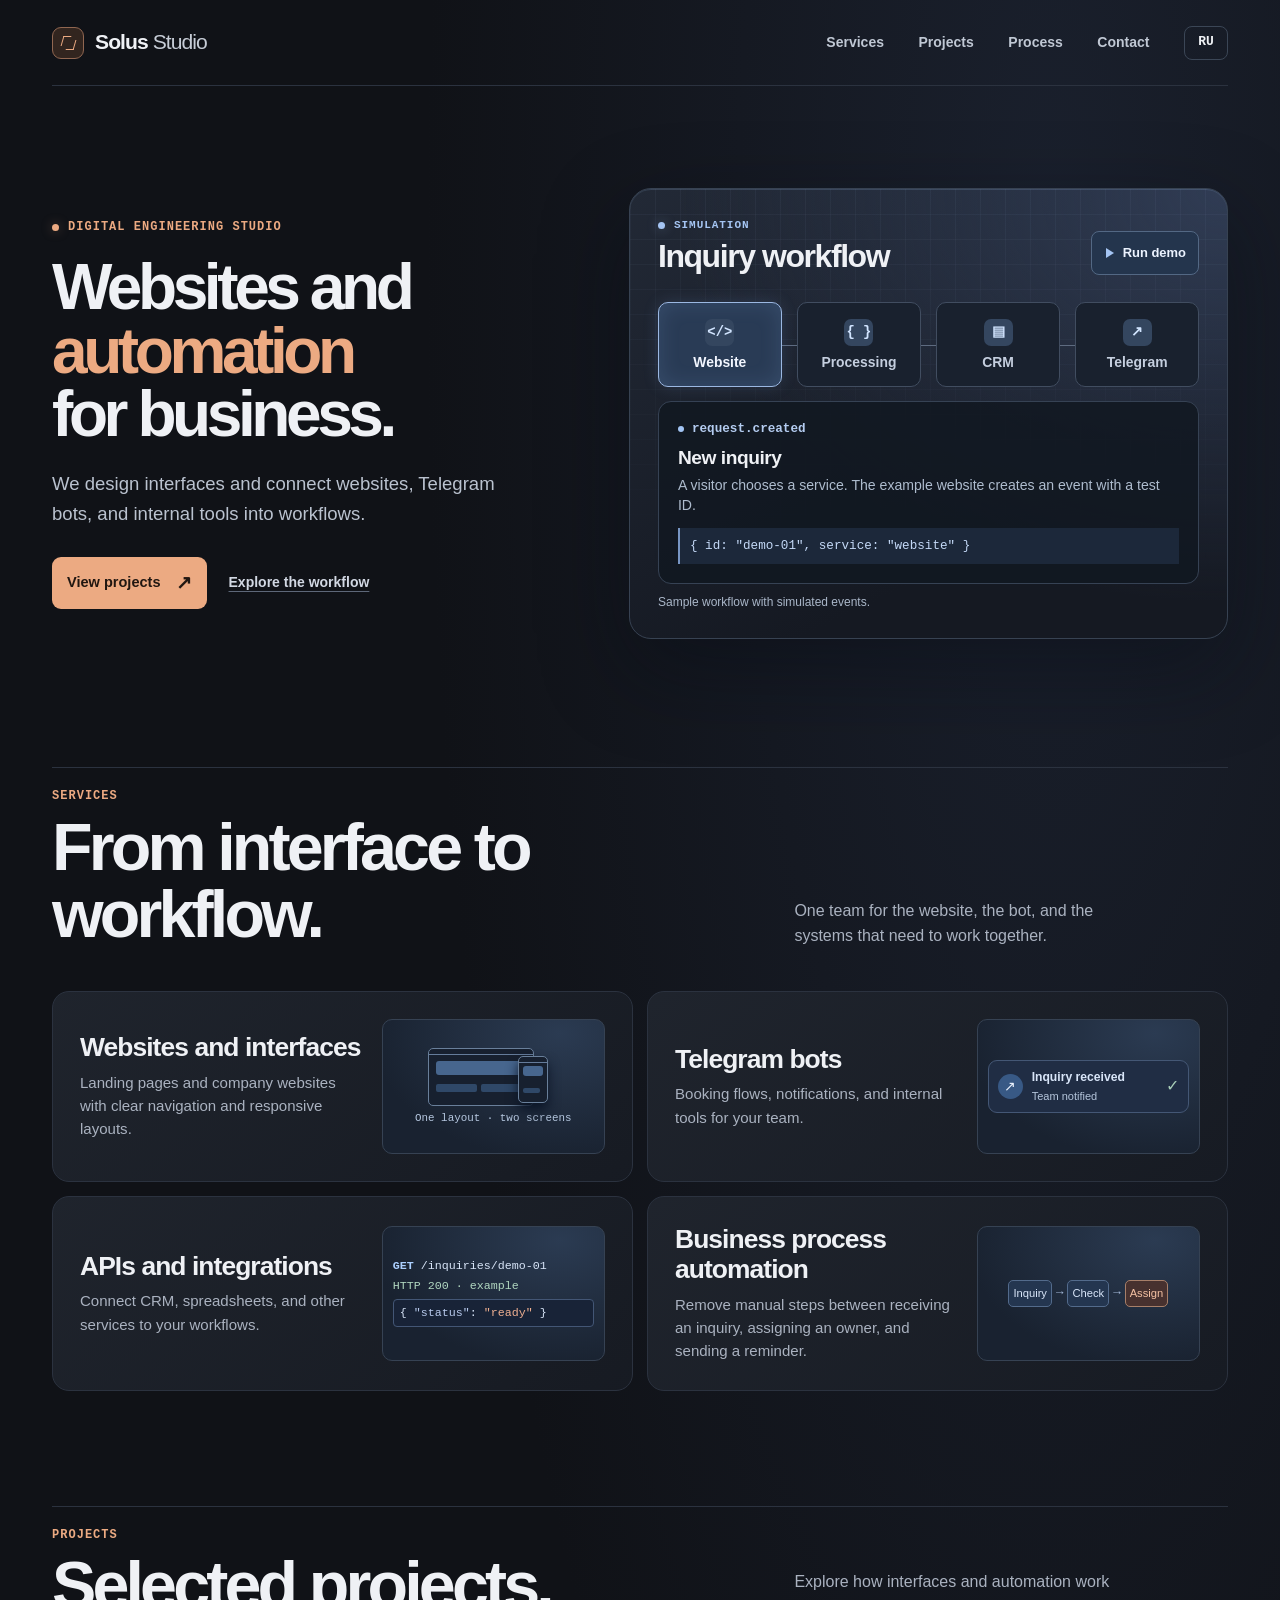
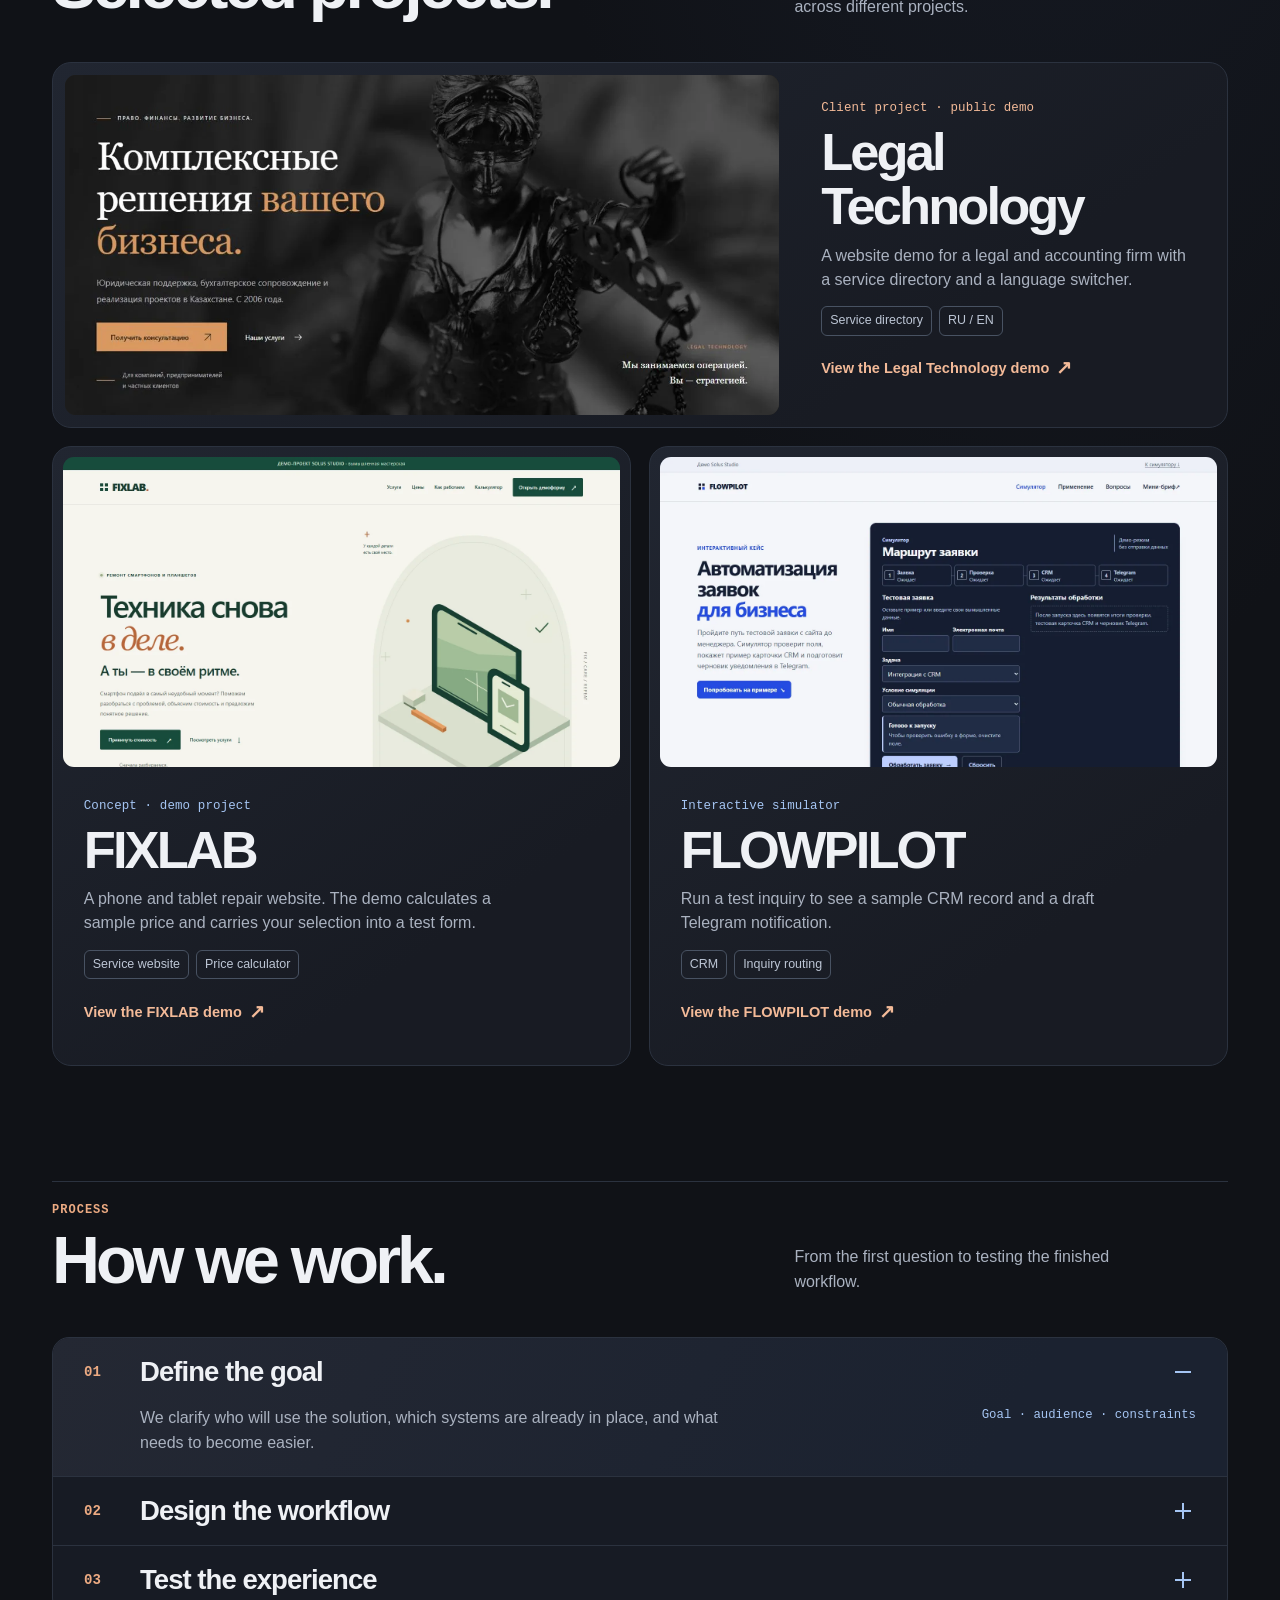
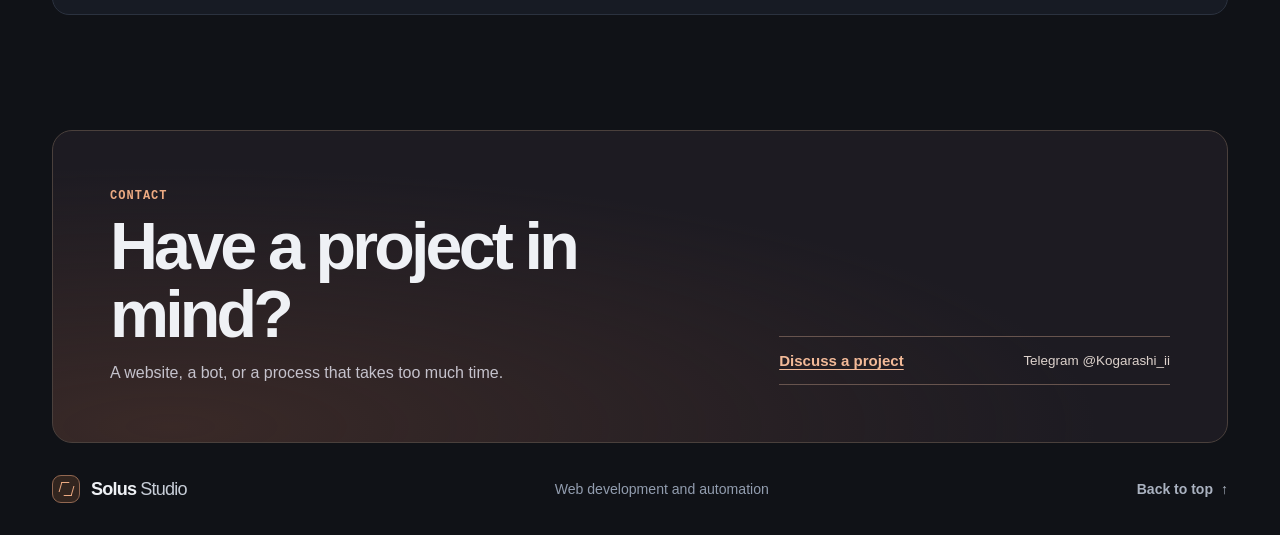
==== en.html @ 5e97bf9b "Add files via upload" ====
<!DOCTYPE html>
<html lang="en">
<head>
  <meta charset="utf-8">
  <meta name="viewport" content="width=device-width, initial-scale=1">
  <meta name="description" content="Solus Studio designs websites and interfaces, develops Telegram bots, and connects APIs to automate business workflows.">
  <meta name="theme-color" content="#101217">
  <meta name="robots" content="noindex">
  <meta name="referrer" content="no-referrer">
  <meta property="og:title" content="Solus Studio — websites and business automation">
  <meta property="og:description" content="Solus Studio designs websites and interfaces, develops Telegram bots, and connects APIs to automate business workflows.">
  <meta property="og:type" content="website">
  <title>Solus Studio — websites and business automation</title>
  <link rel="stylesheet" href="styles.css">
  <link rel="icon" href="assets/favicon.svg" type="image/svg+xml">
  <link rel="alternate" hreflang="ru" href="index.html">
  <script src="workflow.js" defer></script>
</head>
<body>
  <a class="skip-link" href="#main">Skip to content</a>
  <header class="header shell" id="top" tabindex="-1">
    <a class="brand" href="#top" aria-label="Solus Studio — back to top"><span class="brand-mark" aria-hidden="true"></span><span>Solus<span class="brand-studio"> Studio</span></span></a>
    <nav class="nav" aria-label="Main navigation">
      <a href="#services">Services</a>
      <a href="#projects">Projects</a>
      <a href="#approach">Process</a>
      <a href="#contact" class="nav-contact">Contact</a>
      <a class="language-link" href="index.html" hreflang="ru" lang="ru" aria-label="RU — Русский">RU</a>
    </nav>
  </header>
  <main id="main" tabindex="-1">
    <section class="hero shell" aria-labelledby="hero-title">
      <div class="hero-copy">
        <p class="eyebrow hero-kicker"><span class="signal" aria-hidden="true"></span>Digital engineering studio</p>
        <h1 id="hero-title">Websites and <em>automation</em> for business.</h1>
        <p class="hero-intro">We design interfaces and connect websites, Telegram bots, and internal tools into workflows.</p>
        <div class="hero-actions">
          <a class="button button-primary" href="#projects">View projects<span aria-hidden="true">↗</span></a>
          <a class="text-link" href="#workflow">Explore the workflow</a>
        </div>
      </div>
      <section class="workflow" id="workflow" tabindex="-1" aria-labelledby="workflow-title" data-workflow data-state="idle" data-step="0">
        <div class="workflow-head">
          <div><p class="eyebrow workflow-tag"><span class="signal" aria-hidden="true"></span>Simulation</p><h2 id="workflow-title">Inquiry workflow</h2></div>
          <button class="workflow-play" type="button" data-workflow-play aria-controls="workflow-panel" data-label-play="Run demo" data-label-pause="Pause" data-label-resume="Resume" data-label-replay="Replay" disabled>
            <span class="play-icon" aria-hidden="true"></span><span data-workflow-play-label>Run demo</span>
          </button>
        </div>
        <div class="workflow-stage">
          <div class="workflow-nodes">
                <button class="workflow-node" type="button" data-workflow-step="0" data-announcement="New inquiry" aria-controls="workflow-panel" aria-pressed="true" disabled>
                  <span class="workflow-symbol" aria-hidden="true">&lt;/&gt;</span>
                  <span class="workflow-node-name">Website</span>
                </button>
                <button class="workflow-node" type="button" data-workflow-step="1" data-announcement="Data validated" aria-controls="workflow-panel" aria-pressed="false" disabled>
                  <span class="workflow-symbol" aria-hidden="true">{ }</span>
                  <span class="workflow-node-name">Processing</span>
                </button>
                <button class="workflow-node" type="button" data-workflow-step="2" data-announcement="Record prepared" aria-controls="workflow-panel" aria-pressed="false" disabled>
                  <span class="workflow-symbol" aria-hidden="true">▤</span>
                  <span class="workflow-node-name">CRM</span>
                </button>
                <button class="workflow-node" type="button" data-workflow-step="3" data-announcement="Notification prepared" aria-controls="workflow-panel" aria-pressed="false" disabled>
                  <span class="workflow-symbol" aria-hidden="true">↗</span>
                  <span class="workflow-node-name">Telegram</span>
                </button>
          </div>
          <div class="workflow-panel" id="workflow-panel">
                <div class="workflow-detail" data-workflow-detail="0">
                  <div><p class="event-name"><span aria-hidden="true"></span>request.created</p><h3>New inquiry</h3><p class="event-copy">A visitor chooses a service. The example website creates an event with a test ID.</p></div>
                  <code class="event-payload">{ id: &quot;demo-01&quot;, service: &quot;website&quot; }</code>
                </div>
                <div class="workflow-detail" data-workflow-detail="1" hidden>
                  <div><p class="event-name"><span aria-hidden="true"></span>request.validated</p><h3>Data validated</h3><p class="event-copy">Required fields are checked and the data is formatted for the next step.</p></div>
                  <code class="event-payload">{ id: &quot;demo-01&quot;, valid: true }</code>
                </div>
                <div class="workflow-detail" data-workflow-detail="2" hidden>
                  <div><p class="event-name"><span aria-hidden="true"></span>crm.record.preview</p><h3>Record prepared</h3><p class="event-copy">The validated data is used to preview a record with a service type and status.</p></div>
                  <code class="event-payload">{ id: &quot;demo-01&quot;, stage: &quot;new&quot; }</code>
                </div>
                <div class="workflow-detail" data-workflow-detail="3" hidden>
                  <div><p class="event-name"><span aria-hidden="true"></span>telegram.message.preview</p><h3>Notification prepared</h3><p class="event-copy">The record becomes a draft message for the team: “New website inquiry.”</p></div>
                  <code class="event-payload">{ id: &quot;demo-01&quot;, delivery: &quot;simulated&quot; }</code>
                </div>
          </div>
        </div>
        <p class="workflow-note">Sample workflow with simulated events.</p>
        <p class="visually-hidden" role="status" data-workflow-status></p>
      </section>
    </section>
    <section class="section services shell" id="services" aria-labelledby="services-title" tabindex="-1">
      <header class="section-heading">
        <div><p class="eyebrow section-label">Services</p><h2 id="services-title">From interface to workflow.</h2></div>
        <p class="section-intro">One team for the website, the bot, and the systems that need to work together.</p>
      </header>
      <ul class="service-list">
        <li class="service-item">
          <div class="service-copy"><h3>Websites and interfaces</h3><p>Landing pages and company websites with clear navigation and responsive layouts.</p></div>
          <div class="service-demo service-demo-0" role="group" aria-label="Example of a responsive layout"><div class="mini-browser" aria-hidden="true"><span></span><i></i><b></b><em></em></div><div class="mini-phone" aria-hidden="true"><span></span><i></i><b></b></div><span class="sample-label">One layout · two screens</span></div>
        </li>
        <li class="service-item">
          <div class="service-copy"><h3>Telegram bots</h3><p>Booking flows, notifications, and internal tools for your team.</p></div>
          <div class="service-demo service-demo-1" role="group" aria-label="Example bot notification"><div class="chat-preview"><span class="chat-icon" aria-hidden="true">↗</span><div><strong>Inquiry received</strong><small>Team notified</small></div><span class="chat-check" aria-hidden="true">✓</span></div></div>
        </li>
        <li class="service-item">
          <div class="service-copy"><h3>APIs and integrations</h3><p>Connect CRM, spreadsheets, and other services to your workflows.</p></div>
          <div class="service-demo service-demo-2" role="group" aria-label="Example API response"><div class="api-preview"><span><b>GET</b> /inquiries/demo-01</span><span class="api-status">HTTP 200 · example</span><code>{ <i>"status"</i>: <b>"ready"</b> }</code></div></div>
        </li>
        <li class="service-item">
          <div class="service-copy"><h3>Business process automation</h3><p>Remove manual steps between receiving an inquiry, assigning an owner, and sending a reminder.</p></div>
          <div class="service-demo service-demo-3" role="group" aria-label="Example of inquiry routing"><div class="routing-preview"><span>Inquiry</span><b aria-hidden="true">→</b><span>Check</span><b aria-hidden="true">→</b><span>Assign</span></div></div>
        </li>
      </ul>
    </section>
    <section class="section projects shell" id="projects" aria-labelledby="projects-title" tabindex="-1">
      <header class="section-heading">
        <div><p class="eyebrow section-label">Projects</p><h2 id="projects-title">Selected projects.</h2></div>
        <p class="section-intro">Explore how interfaces and automation work across different projects.</p>
      </header>
      <div class="project-grid">
        <article class="project project-featured">
          <div class="project-preview"><img src="assets/legaltechpro-preview.webp" width="1250" height="596" alt="Legal Technology demo homepage with its headline and Lady Justice" loading="lazy" decoding="async"></div>
          <div class="project-info">
            <p class="case-type">Client project · public demo</p>
            <h3>Legal Technology</h3>
            <p class="case-copy">A website demo for a legal and accounting firm with a service directory and a language switcher.</p>
            <ul class="tags" aria-label="Project features"><li>Service directory</li><li>RU / EN</li></ul>
            <a class="case-link" href="https://solus-studio.github.io/legaltechpro-demo/">View the Legal Technology demo <span aria-hidden="true">↗</span></a>
          </div>
        </article>
        <article class="project project-fixlab">
          <div class="project-preview"><img src="assets/fixlab-preview.webp" width="1440" height="1000" alt="FIXLAB homepage with a phone and tablet illustration" loading="lazy" decoding="async"></div>
          <div class="project-info">
            <p class="case-type">Concept · demo project</p>
            <h3>FIXLAB</h3>
            <p class="case-copy">A phone and tablet repair website. The demo calculates a sample price and carries your selection into a test form.</p>
            <ul class="tags" aria-label="Project features"><li>Service website</li><li>Price calculator</li></ul>
            <a class="case-link" href="https://solus-studio.github.io/fixlab-demo/">View the FIXLAB demo <span aria-hidden="true">↗</span></a>
          </div>
        </article>
        <article class="project project-flowpilot">
          <div class="project-preview"><img src="assets/flowpilot-preview.webp" width="1440" height="1000" alt="FLOWPILOT simulator with processing stages and a test inquiry" loading="lazy" decoding="async"></div>
          <div class="project-info">
            <p class="case-type">Interactive simulator</p>
            <h3>FLOWPILOT</h3>
            <p class="case-copy">Run a test inquiry to see a sample CRM record and a draft Telegram notification.</p>
            <ul class="tags" aria-label="Project features"><li>CRM</li><li>Inquiry routing</li></ul>
            <a class="case-link" href="https://solus-studio.github.io/flowpilot-demo/">View the FLOWPILOT demo <span aria-hidden="true">↗</span></a>
          </div>
        </article>
      </div>
    </section>
    <section class="section approach shell" id="approach" aria-labelledby="approach-title" tabindex="-1">
      <header class="section-heading">
        <div><p class="eyebrow section-label">Process</p><h2 id="approach-title">How we work.</h2></div>
        <p class="section-intro">From the first question to testing the finished workflow.</p>
      </header>
      <ol class="approach-list">
        <li><details name="studio-process" open>
          <summary><span class="process-number" aria-hidden="true">01</span><span class="process-title">Define the goal</span><span class="process-toggle" aria-hidden="true"></span></summary>
          <div class="process-body"><p>We clarify who will use the solution, which systems are already in place, and what needs to become easier.</p><p class="process-context">Goal · audience · constraints</p></div>
        </details></li>
        <li><details name="studio-process">
          <summary><span class="process-number" aria-hidden="true">02</span><span class="process-title">Design the workflow</span><span class="process-toggle" aria-hidden="true"></span></summary>
          <div class="process-body"><p>We map the steps from the first screen to the outcome and identify where data, integrations, and error handling are needed.</p><p class="process-context">Workflow · interface · data</p></div>
        </details></li>
        <li><details name="studio-process">
          <summary><span class="process-number" aria-hidden="true">03</span><span class="process-title">Test the experience</span><span class="process-toggle" aria-hidden="true"></span></summary>
          <div class="process-body"><p>We run the main flow on phones and desktops, checking focus, navigation, and error states.</p><p class="process-context">Devices · errors · acceptance</p></div>
        </details></li>
      </ol>
    </section>
    <section class="project-contact shell" id="contact" aria-labelledby="contact-title" tabindex="-1">
      <div>
        <p class="eyebrow section-label">Contact</p>
        <h2 id="contact-title">Have a project in mind?</h2>
        <p class="contact-copy">A website, a bot, or a process that takes too much time.</p>
      </div>
      <div class="contact-details">
        <ul class="contact-list">
          <li><a class="contact-link contact-link-primary" href="https://t.me/Kogarashi_ii" rel="noreferrer"><span class="contact-action">Discuss a project</span><span class="contact-destination">Telegram @Kogarashi_ii</span></a></li>
        </ul>
      </div>
    </section>
  </main>
  <footer class="footer shell">
    <a class="brand" href="#top" aria-label="Solus Studio — back to top"><span class="brand-mark" aria-hidden="true"></span><span>Solus<span class="brand-studio"> Studio</span></span></a>
    <p>Web development and automation</p>
    <a class="footer-top" href="#top">Back to top <span aria-hidden="true">↑</span></a>
  </footer>
</body>
</html>
---- styles.css ----
:root {
  color-scheme: dark;
  --canvas: #101217;
  --surface: #171b23;
  --surface-high: #1d222d;
  --ink: #eff1f5;
  --muted: #aab2c0;
  --quiet: #929daf;
  --line: #2b323f;
  --horizon: #3b4656;
  --accent: #ecaa82;
  --accent-strong: #f3ba98;
  --blue: #a5c5f3;
  --sans: "Segoe UI", Arial, sans-serif;
  --mono: Consolas, "Courier New", monospace;
}

* { box-sizing: border-box; }
html { scroll-padding-top: 20px; }
body {
  margin: 0;
  background: radial-gradient(ellipse at 82% 7%, #1a202d 0, transparent 39rem), var(--canvas);
  color: var(--ink);
  font: 1rem/1.55 var(--sans);
  -webkit-font-smoothing: antialiased;
}
a { color: inherit; text-decoration: none; }
button { font: inherit; }
button:not(:disabled), summary { cursor: pointer; }
:where(a, button, summary, [tabindex]):focus-visible { outline: 2px solid var(--accent-strong); outline-offset: 5px; }
::selection { background: var(--accent); color: #151218; }
[hidden] { display: none !important; }
img { display: block; max-width: 100%; }
h1, h2, h3, p, ul, ol { margin: 0; }
ul, ol { padding: 0; }
code { font-family: var(--mono); }

.shell { width: min(1280px, calc(100% - 40px)); margin-inline: auto; }
.visually-hidden {
  position: absolute; width: 1px; height: 1px; overflow: hidden;
  clip-path: inset(50%); white-space: nowrap;
}
.skip-link {
  position: fixed; z-index: 5; top: 12px; left: 12px; padding: 10px 16px;
  clip-path: inset(50%); transform: translateY(-170%); background: var(--accent); color: #171218;
}
.skip-link:focus { clip-path: none; transform: translateY(0); }

.header {
  min-height: 86px; display: flex; align-items: center; justify-content: space-between;
  gap: 4px 24px; border-bottom: 1px solid var(--line);
}
.brand {
  min-height: 44px; display: inline-flex; align-items: center; gap: 11px; flex: 0 0 auto;
  font-size: 1.32rem; font-weight: 710; letter-spacing: -.045em; line-height: 1.15;
}
.brand-studio { color: #c7cdd7; font-weight: 500; }
.brand-mark {
  position: relative; display: grid; place-items: center; width: 32px; height: 32px;
  border: 1px solid #916751; border-radius: 9px; background: #32251f; color: var(--accent);
}
.brand-mark::before, .brand-mark::after {
  content: ""; position: absolute; width: 7px; height: 9px;
  border: solid currentColor; transform: skewX(-16deg);
}
.brand-mark::before { margin: -4px 0 0 -5px; border-width: 1.5px 0 0 1.5px; }
.brand-mark::after { margin: 4px 0 0 5px; border-width: 0 1.5px 1.5px 0; }
.nav { display: flex; align-items: center; flex-wrap: wrap; gap: 0 clamp(15px, 2.7vw, 36px); }
.nav a, .text-link, .footer-top {
  display: inline-flex; align-items: center; min-height: 44px; gap: 8px;
  font-size: .875rem; font-weight: 620;
}
.nav a { color: #c0c8d4; }
.nav a:hover, .text-link:hover, .footer-top:hover { color: var(--accent-strong); }
.nav .language-link {
  min-width: 44px; justify-content: center; color: var(--ink);
  font: 700 .81rem/1 var(--mono);
}
.language-link::after { content: ""; position: absolute; inset: 5px 0; border: 1px solid var(--horizon); border-radius: 8px; }
.language-link { position: relative; }
.language-link:hover::after { border-color: var(--accent); }

.hero {
  display: grid; align-items: center; gap: 36px;
  padding-block: clamp(42px, 8vw, 116px) clamp(72px, 10vw, 143px);
}
.hero-copy, .workflow { min-width: 0; }
.eyebrow {
  display: flex; align-items: center; gap: 9px;
  color: var(--accent); font: 650 .75rem/1.45 var(--mono);
  letter-spacing: .085em; text-transform: uppercase;
}
.signal {
  width: 7px; height: 7px; flex: 0 0 7px; border-radius: 50%;
  background: currentColor; box-shadow: 0 0 12px #ecaa8258;
}
.hero h1 {
  margin-block: 20px 23px; font-size: clamp(2.14rem, 8.4vw, 4.7rem); font-weight: 690;
  line-height: .99; letter-spacing: -.069em;
}
.hero h1 em { display: block; color: var(--accent); font-style: normal; }
.hero-intro { max-width: 43ch; color: #bac2cf; font-size: clamp(1rem, 1.45vw, 1.17rem); line-height: 1.6; }
.hero-actions { display: flex; flex-wrap: wrap; align-items: center; gap: 8px 22px; margin-top: 28px; }
.button {
  display: inline-flex; align-items: center; justify-content: space-between; gap: 15px; min-height: 52px;
  border-radius: 9px; padding: 10px 15px; font-size: .91rem; font-weight: 730;
}
.button-primary { background: var(--accent); color: #211711; }
.button-primary:hover { background: #ffd0b2; }
.button span { font-size: 1.2rem; line-height: 1; }
.text-link { color: #d2d8e3; text-decoration: underline; text-decoration-color: #5d6778; text-underline-offset: .27em; }

.workflow {
  --node-gap: clamp(7px, 1.2vw, 17px);
  isolation: isolate; position: relative; overflow: clip; border: 1px solid #374252;
  border-radius: 22px; padding: clamp(14px, 2.25vw, 28px);
  background: radial-gradient(ellipse at 100% 0%, #303c54 0, transparent 65%), linear-gradient(154deg, #222936, #151922 72%);
  box-shadow: 0 30px 88px #080b146f, inset 0 1px #a5c5f321;
}
.workflow::before {
  content: ""; position: absolute; z-index: -1; inset: 0; pointer-events: none;
  background-image: linear-gradient(#9cb5dc0f 1px, transparent 1px), linear-gradient(90deg, #9cb5dc0f 1px, transparent 1px);
  background-size: 25px 25px;
  mask-image: linear-gradient(#000 0, transparent 85%);
}
.workflow-head {
  display: flex; flex-wrap: wrap; justify-content: space-between; align-items: end;
  gap: 10px 12px; margin-bottom: clamp(14px, 2.4vw, 27px);
}
.workflow-tag { font-size: .69rem; color: var(--blue); }
.workflow-tag .signal { box-shadow: 0 0 12px #a5c5f35e; }
.workflow h2 { margin-top: 6px; font-size: clamp(1.45rem, 2.5vw, 2rem); line-height: 1.12; letter-spacing: -.045em; }
.workflow-nodes { display: grid; grid-template-columns: repeat(4, minmax(0, 1fr)); gap: var(--node-gap); }
.workflow-node {
  position: relative; display: grid; align-content: center; justify-items: center; gap: 8px; min-width: 0;
  min-height: 79px; padding: 8px 2px; border: 1px solid #414d60; border-radius: 10px;
  color: #c5cfdf; background: #19212e; text-align: center;
}
.workflow-node:not(:last-child)::after {
  content: ""; position: absolute; z-index: -1; top: 50%; left: calc(100% + 1px);
  width: var(--node-gap); height: 1px; background: #5e6b80;
}
.workflow-node:has(~ .workflow-node[aria-pressed="true"])::after { background: #87acdf; }
.workflow-node[aria-pressed="true"] {
  color: #f2f6ff; border-color: #9bb8e2; background: #293b55;
  box-shadow: inset 0 0 22px #9ac3ff23, 0 0 16px #8eb8ff25;
}
.workflow-node:not(:disabled):hover { border-color: var(--blue); background: #28364c; }
.workflow-node:disabled { cursor: default; }
.workflow-symbol {
  display: grid; place-items: center; width: 29px; height: 27px; border-radius: 7px;
  background: #34465f; color: #d2e5ff; font: 700 .87rem/1 var(--mono);
}
.workflow-node-name { max-width: 100%; overflow-wrap: anywhere; font: 600 clamp(.69rem, 1.35vw, .87rem)/1.15 var(--sans); }
.workflow-panel {
  min-height: 167px; margin-top: 14px; padding: clamp(12px, 2vw, 19px);
  border: 1px solid #364254; border-radius: 13px; background: #111821db;
}
.workflow-detail { display: grid; align-content: start; gap: 12px; }
.event-name {
  display: flex; align-items: center; gap: 8px; color: #b4ccf0;
  font: 700 clamp(.66rem, 1.2vw, .79rem)/1.3 var(--mono); overflow-wrap: anywhere;
}
.event-name span { width: 6px; height: 6px; border-radius: 50%; flex: 0 0 6px; background: #a3c5f4; }
.workflow-detail h3 { margin: 5px 0 4px; font-size: clamp(1rem, 1.6vw, 1.2rem); letter-spacing: -.025em; }
.event-copy { color: #aebcce; font-size: .88rem; line-height: 1.42; }
.event-payload {
  display: block; padding: 8px 10px; border-left: 2px solid #7896c4; background: #1c283a;
  color: #c4d9f7; overflow-wrap: anywhere; font-size: clamp(.64rem, 1.05vw, .79rem);
}
.workflow-note { margin-top: 10px; color: #aab7c9; font-size: .75rem; line-height: 1.35; }
.workflow-play {
  display: inline-flex; align-items: center; gap: 9px; min-height: 44px; padding: 8px 12px;
  border: 1px solid #536884; border-radius: 8px; background: #24354d; color: #ecf3ff;
  font-size: .81rem; font-weight: 700;
}
.workflow-play:disabled { opacity: .78; }
.workflow-play:not(:disabled):hover { border-color: #a8c6f0; background: #344969; }
.play-icon { width: 0; height: 0; margin-left: 2px; border-block: 5px solid transparent; border-left: 8px solid var(--blue); }
.workflow[data-state="playing"] .play-icon { width: 8px; height: 10px; border: solid var(--blue); border-width: 0 2px; }

.section { margin-bottom: clamp(64px, 9vw, 126px); }
.section-heading {
  display: grid; gap: 13px 27px; align-items: end; padding-top: 20px;
  border-top: 1px solid var(--line); margin-bottom: clamp(24px, 4vw, 42px);
}
.section-label { color: var(--accent); }
.section-heading h2, .project-contact h2 {
  margin-top: 8px; font-size: clamp(2rem, 5.4vw, 4.15rem);
  font-weight: 650; line-height: 1.02; letter-spacing: -.058em;
}
.section-intro { max-width: 40ch; color: var(--muted); line-height: 1.55; }

.service-list { display: grid; gap: 14px; list-style: none; }
.service-item {
  display: grid; align-items: center; gap: 18px; min-width: 0; border: 1px solid var(--line); border-radius: 17px;
  background: linear-gradient(140deg, #20252ef0, #171b23f0); padding: clamp(17px, 2.2vw, 27px);
}
.service-item:hover, .service-item:focus-within { border-color: #596476; }
.service-copy { min-width: 0; }
.service-copy h3 {
  margin-bottom: 8px; color: var(--ink); font-weight: 680; letter-spacing: -.035em;
  font-size: clamp(1.23rem, 2.1vw, 1.65rem); line-height: 1.15;
}
.service-copy p { max-width: 42ch; color: var(--muted); font-size: .94rem; }
.service-demo {
  position: relative; display: grid; place-items: center; min-width: 0; min-height: 124px;
  padding: 13px 10px; border: 1px solid #364253; border-radius: 10px;
  background: radial-gradient(ellipse at 80% 10%, #2b3b52, #192230 75%); color: #d8e5f8;
}
.service-demo-0 { place-items: initial; align-content: center; justify-items: center; row-gap: 5px; }
.mini-browser, .mini-phone {
  position: relative; width: 106px; min-height: 56px; margin-right: 24px; padding: 12px 7px 6px;
  border: 1px solid #697f9a; border-radius: 5px; background: #17202f;
}
.mini-browser span, .mini-phone span { position: absolute; inset: 0 0 auto; height: 6px; border-bottom: 1px solid #657c9b; }
.mini-browser i, .mini-phone i { display: block; height: 14px; border-radius: 3px; background: #47668e; }
.mini-browser b, .mini-browser em, .mini-phone b { display: inline-block; width: 45%; height: 8px; border-radius: 2px; background: #2f4868; }
.mini-browser em { margin-left: 5%; }
.mini-phone {
  position: absolute; left: calc(50% + 25px); top: 36px; width: 30px; height: 47px; min-height: auto;
  margin-right: 0; padding: 9px 4px 3px; box-shadow: 0 7px 12px #0c1628;
}
.mini-phone i { height: 10px; }
.mini-phone b { width: 85%; height: 5px; }
.sample-label { color: #b6c8e0; font: .68rem/1.3 var(--mono); text-align: center; }
.chat-preview {
  display: flex; align-items: center; gap: 9px; width: min(100%, 245px);
  padding: 9px; border: 1px solid #445775; border-radius: 9px; background: #202d44;
}
.chat-icon {
  display: grid; place-items: center; flex: 0 0 25px; height: 25px; border-radius: 50%;
  background: #385985; color: #ecf4ff; font-size: .9rem;
}
.chat-preview strong, .chat-preview small { display: block; font-size: .76rem; line-height: 1.28; }
.chat-preview small { margin-top: 4px; color: #b5c6dc; font-size: .69rem; }
.chat-check { margin-left: auto; color: #a9cfb9; }
.api-preview { display: grid; justify-items: start; gap: 5px; width: min(100%, 250px); font: .73rem/1.25 var(--mono); }
.api-preview span { overflow-wrap: anywhere; }
.api-preview span b { color: #acd0ff; }
.api-status { color: #b1d7c0; }
.api-preview code { width: 100%; padding: 6px; border: 1px solid #435675; border-radius: 4px; background: #182337; overflow-wrap: anywhere; }
.api-preview code i { color: #b9cbee; font-style: normal; }
.api-preview code b { color: #f0b091; font-weight: 500; }
.routing-preview { display: flex; flex-wrap: wrap; align-items: center; justify-content: center; gap: 4px; }
.routing-preview span { padding: 4px; border: 1px solid #536b8c; border-radius: 5px; background: #243650; font-size: .70rem; }
.routing-preview span:last-child { border-color: #a77f69; color: #f4c1a3; background: #47312f; }
.routing-preview b { color: #a3b8d8; font: 700 .78rem/1 var(--mono); }

.project-grid { display: grid; gap: 18px; }
.project {
  display: grid; align-content: start; min-width: 0;
  border: 1px solid var(--line); border-radius: 19px;
  background: linear-gradient(145deg, #212631, #181b23 75%);
}
.project:is(:hover, :focus-within) { border-color: #687488; box-shadow: 0 16px 42px #090c1464; }
.project-preview {
  margin: 10px 10px 0; min-width: 0; aspect-ratio: 1.8; overflow: hidden;
  border-radius: 11px; background: #232936;
}
.project-preview img { width: 100%; height: 100%; object-fit: cover; object-position: top; }
.project-featured .project-preview { aspect-ratio: 1250/596; background: #26231e; }
.project-featured .project-preview img { object-fit: contain; object-position: center; }
.project-info { min-width: 0; display: grid; align-content: center; justify-items: start; padding: clamp(17px, 2.4vw, 32px); }
.case-type {
  color: var(--blue); font-family: var(--mono); font-size: .78rem;
  line-height: 1.38; letter-spacing: .01em;
}
.project-featured .case-type { color: var(--accent-strong); }
.project-info h3 {
  margin-block: 8px 10px; font-size: clamp(1.88rem, 4.1vw, 3.5rem); font-weight: 680;
  line-height: 1.04; letter-spacing: -.055em;
}
.case-copy { max-width: 48ch; color: var(--muted); font-size: 1rem; line-height: 1.51; }
.tags { display: flex; flex-wrap: wrap; gap: 7px; list-style: none; margin-top: 14px; }
.tags li { padding: 4px 8px; border: 1px solid #485262; border-radius: 6px; color: #bdc6d5; font-size: .78rem; }
.case-link {
  display: flex; align-items: center; gap: 7px; min-height: 44px; margin-top: 11px;
  color: var(--accent-strong); font-size: .91rem; font-weight: 700;
}
.case-link:hover { color: #ffd7bf; text-decoration: underline; text-underline-offset: .24em; }
.case-link span { display: inline-block; font-size: 1.17rem; line-height: 1; }

.approach-list { list-style: none; border: 1px solid var(--line); border-radius: 17px; background: #171b24; }
.approach-list > li + li { border-top: 1px solid var(--line); }
.approach-list details[open] { background: linear-gradient(120deg, #242833, #1b2230 80%); }
.approach-list > li:first-child details { border-radius: 16px 16px 0 0; }
.approach-list > li:last-child details { border-radius: 0 0 16px 16px; }
.approach-list summary {
  display: grid; grid-template-columns: 28px minmax(0, 1fr) 25px; gap: clamp(12px, 2.6vw, 28px);
  align-items: center; min-height: 68px; padding: 13px clamp(13px, 3vw, 31px); list-style: none;
}
.approach-list summary::-webkit-details-marker { display: none; }
.approach-list summary:hover { color: var(--accent-strong); }
.approach-list summary:focus-visible { outline-offset: -4px; }
.process-title { font-size: clamp(1.15rem, 2.15vw, 1.75rem); font-weight: 650; line-height: 1.14; letter-spacing: -.035em; }
.process-number { color: var(--accent); font: 700 .88rem/1 var(--mono); }
.process-toggle { position: relative; width: 24px; height: 24px; color: var(--blue); }
.process-toggle::before, .process-toggle::after { content: ""; position: absolute; inset: 11px 4px auto; height: 2px; background: currentColor; }
.process-toggle::after { transform: rotate(90deg); }
.approach-list [open] .process-toggle::after { transform: rotate(0deg); }
.process-body {
  display: grid; align-items: start; gap: 10px; padding: 0 clamp(13px, 3vw, 31px) 20px;
  padding-left: calc(clamp(13px, 3vw, 31px) + 28px + clamp(12px, 2.6vw, 28px));
  color: var(--muted);
}
.process-body p:first-child { max-width: 66ch; }
.process-context { color: var(--blue); font: .77rem/1.5 var(--mono); }

.project-contact {
  display: grid; gap: 20px 44px; align-items: end; padding: clamp(21px, 5vw, 57px);
  border: 1px solid #4a403c; border-radius: 20px;
  background: radial-gradient(ellipse at 10% 95%, #53362c86, transparent 62%), #1d1b22;
}
.project-contact h2 { margin-bottom: 12px; }
.contact-copy { color: #c5c2cc; max-width: 46ch; }
.contact-details { min-width: 0; }
.contact-list { list-style: none; }
.contact-slot, .contact-link {
  min-height: 49px; display: flex; align-items: center; overflow-wrap: anywhere;
  padding-block: 10px; border-block: 1px solid #67544e; color: #ded3cd; font-size: .94rem; font-weight: 600;
}
.contact-link { color: var(--accent-strong); text-decoration: underline; text-underline-offset: .2em; }
.contact-link-primary { justify-content: space-between; flex-wrap: wrap; gap: 4px 16px; text-decoration: none; }
.contact-action { text-decoration: underline; text-underline-offset: .2em; }
.contact-destination { color: #ded3cd; font-size: .84rem; font-weight: 500; }
.contact-list li + li .contact-link { border-top: 0; }
.footer {
  display: flex; align-items: center; justify-content: space-between; flex-wrap: wrap;
  gap: 5px 18px; padding-block: 24px; color: var(--quiet); font-size: .88rem;
}
.footer .brand { color: var(--ink); font-size: 1.13rem; }
.footer .brand-mark { width: 28px; height: 28px; }
.footer-top { color: var(--muted); }

@media (max-width: 580px) {
  .shell { width: calc(100% - 32px); }
  .header { flex-direction: column; align-items: stretch; gap: 0; padding-top: 6px; }
  .nav { justify-content: space-between; gap: 0 6px; }
  .nav a:not(.language-link) { font-size: .80rem; }
  .brand { align-self: start; }
}
@media (max-width: 360px) {
  .hero-actions { gap: 7px 14px; }
  .hero-actions .text-link { font-size: .8rem; }
  .workflow-panel { min-height: 180px; }
}
@media (min-width: 650px) {
  .shell { width: min(1280px, calc(100% - 64px)); }
  .section-heading { grid-template-columns: minmax(0, 1.65fr) minmax(0, 1fr); }
  .service-list, .project-grid { grid-template-columns: repeat(2, minmax(0, 1fr)); }
  .project-featured { grid-column: 1 / -1; }
  .project-contact { grid-template-columns: minmax(0, 1.6fr) minmax(0, 1fr); }
}
@media (min-width: 850px) {
  .project-featured { grid-template-columns: minmax(0, 1.62fr) minmax(0, 1fr); align-items: stretch; }
  .project-featured .project-preview { align-self: center; margin: 12px 0 12px 12px; }
  .project-featured .project-info { padding-left: clamp(22px, 3.3vw, 49px); }
  .process-body { grid-template-columns: minmax(0, 1fr) minmax(200px, auto); gap: 26px; }
}
@media (min-width: 940px) {
  .hero { grid-template-columns: minmax(0, .93fr) minmax(0, 1.07fr); gap: clamp(32px, 4.4vw, 64px); }
  .hero h1 { font-size: clamp(2.9rem, 5vw, 4.65rem); }
  .workflow-node { min-height: 85px; }
}
@media (min-width: 1060px) {
  .shell { width: min(1280px, calc(100% - 104px)); }
  .service-item { grid-template-columns: minmax(0, 1.27fr) minmax(0, 1fr); }
  .service-demo { min-height: 135px; }
}

@media (prefers-reduced-motion: no-preference) {
  html { scroll-behavior: smooth; }
  .button, .nav a, .text-link, .workflow-node, .workflow-play, .project, .service-item, .case-link, .process-toggle::after {
    transition: background-color 165ms ease, color 165ms ease, border-color 165ms ease, box-shadow 180ms ease, transform 150ms ease;
  }
  .workflow { animation: panel-enter 480ms ease-out both; }
  .workflow-detail { animation: detail-in 240ms ease-out both; }
  .workflow[data-state="playing"] .workflow-node:has(+ .workflow-node[aria-pressed="true"])::after {
    background: linear-gradient(90deg, #6381ae, #d4e6ff, #6381ae);
    background-size: 175% 100%; animation: wire-flow 680ms linear infinite;
    box-shadow: 0 0 6px #92b9fbd2;
  }
  .project-preview img { transition: transform 320ms ease; }
  .project:is(:hover, :focus-within) .project-preview img { transform: scale(1.024); }
  .case-link span { transition: transform 180ms ease; }
  .case-link:is(:hover, :focus-visible) span { transform: translate(2px, -2px); }
  .approach-list details[open] .process-body { animation: detail-in 235ms ease-out both; }
  @keyframes panel-enter { from { opacity: .84; transform: translateY(9px); } to { opacity: 1; transform: translateY(0); } }
  @keyframes detail-in { from { opacity: .72; transform: translateY(4px); } to { opacity: 1; transform: translateY(0); } }
  @keyframes wire-flow { to { background-position: 175% 0; } }
}
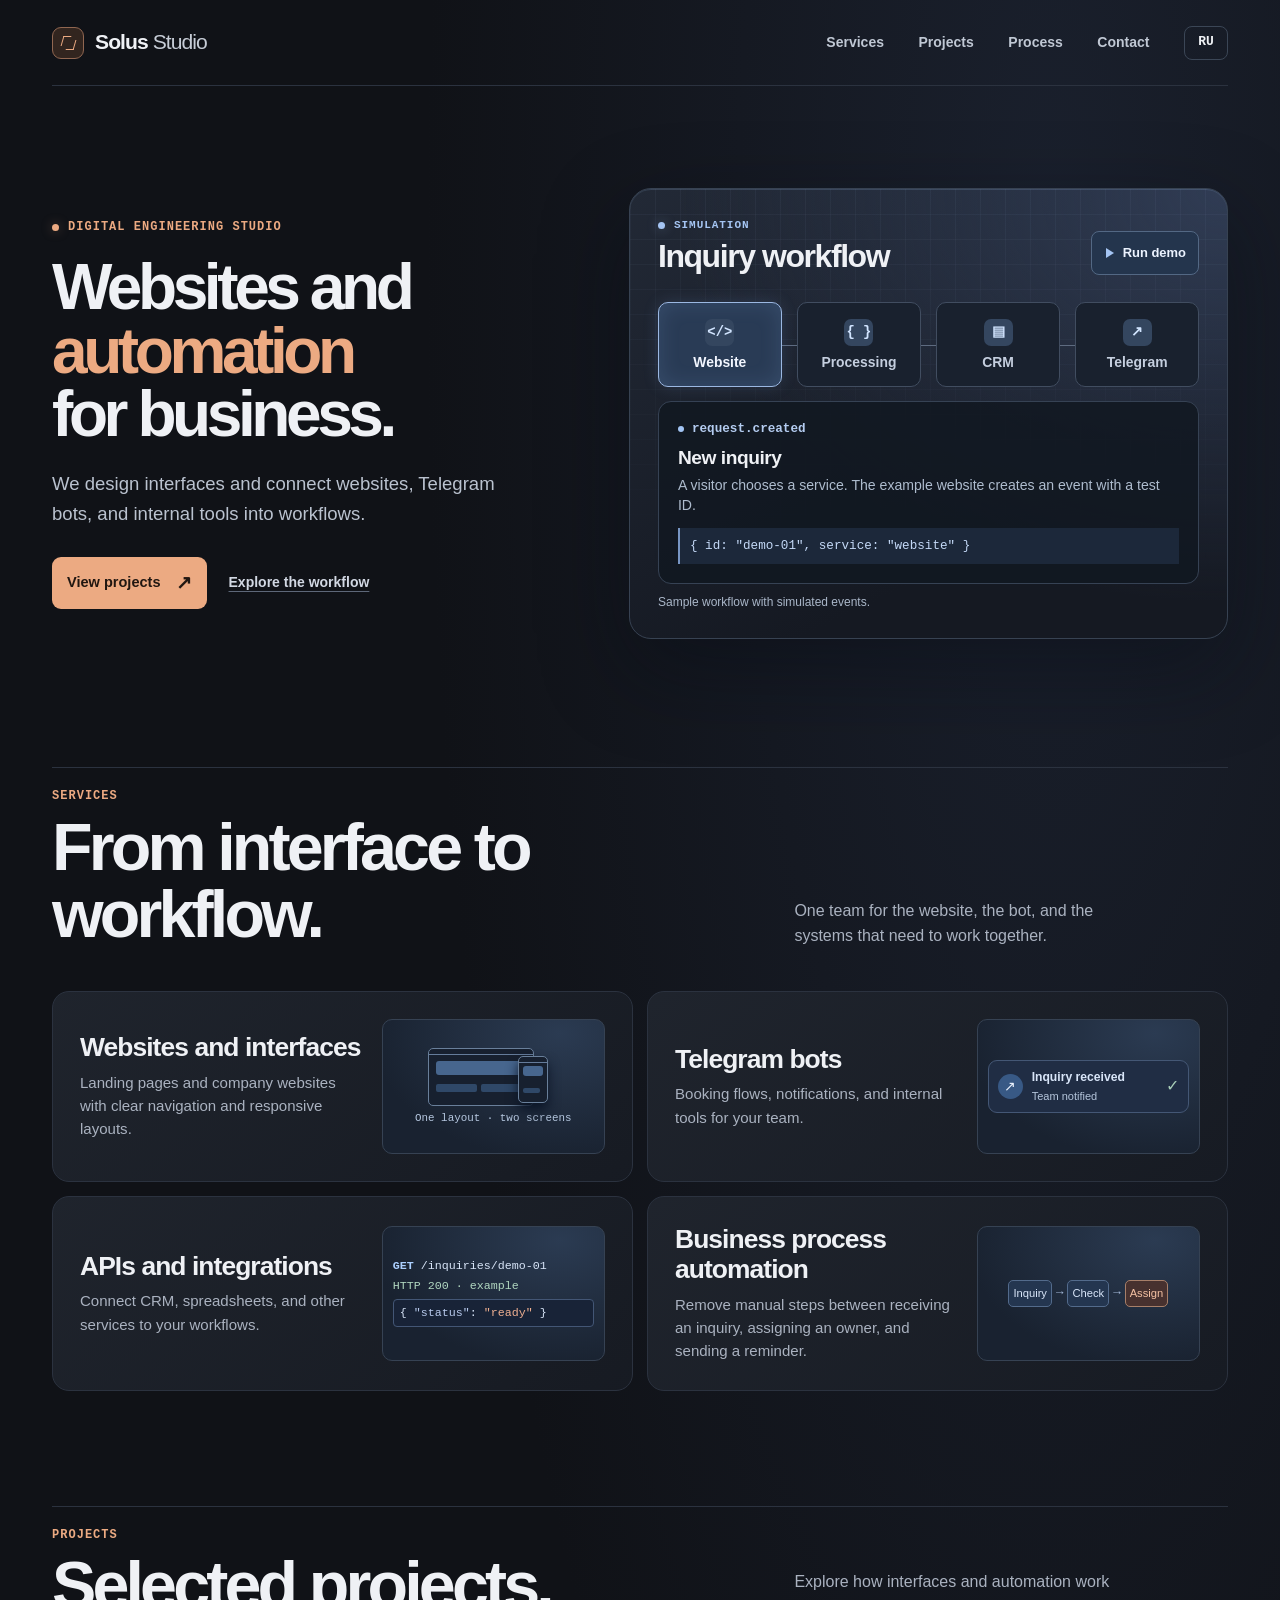
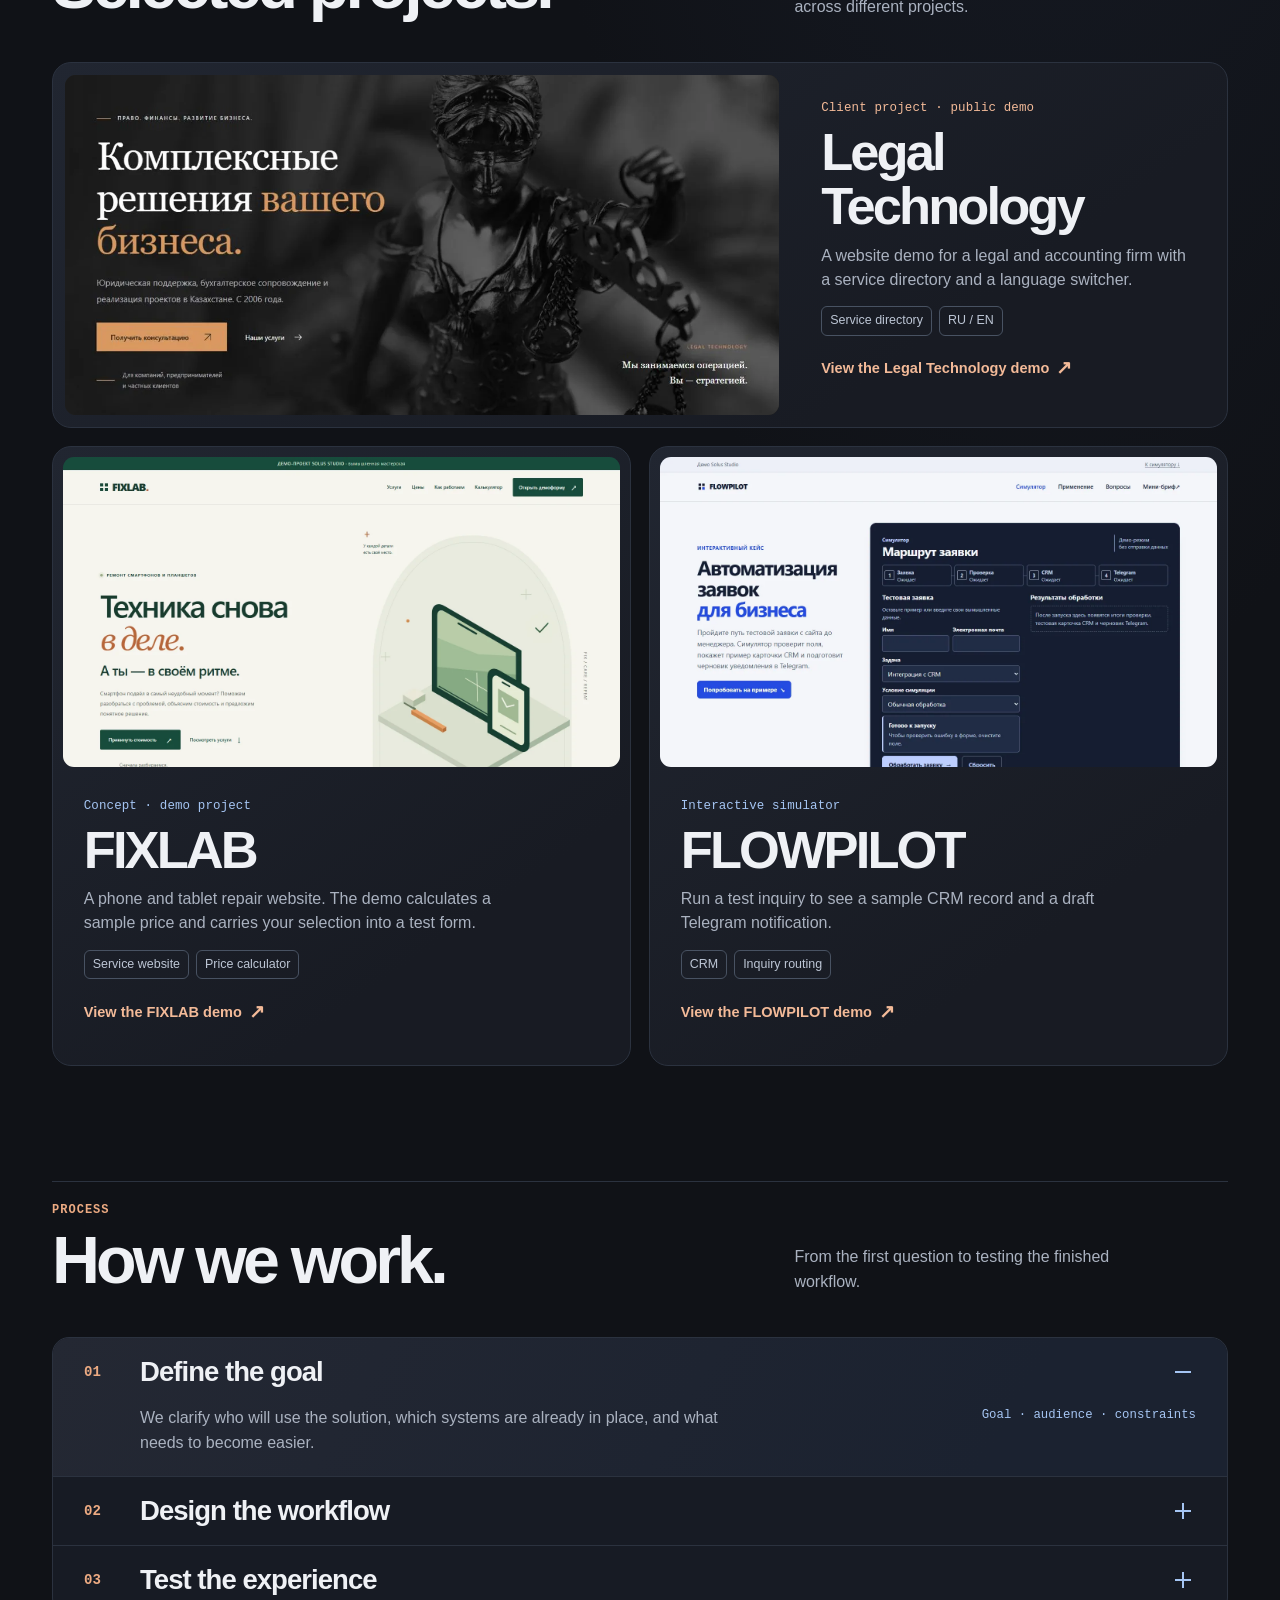
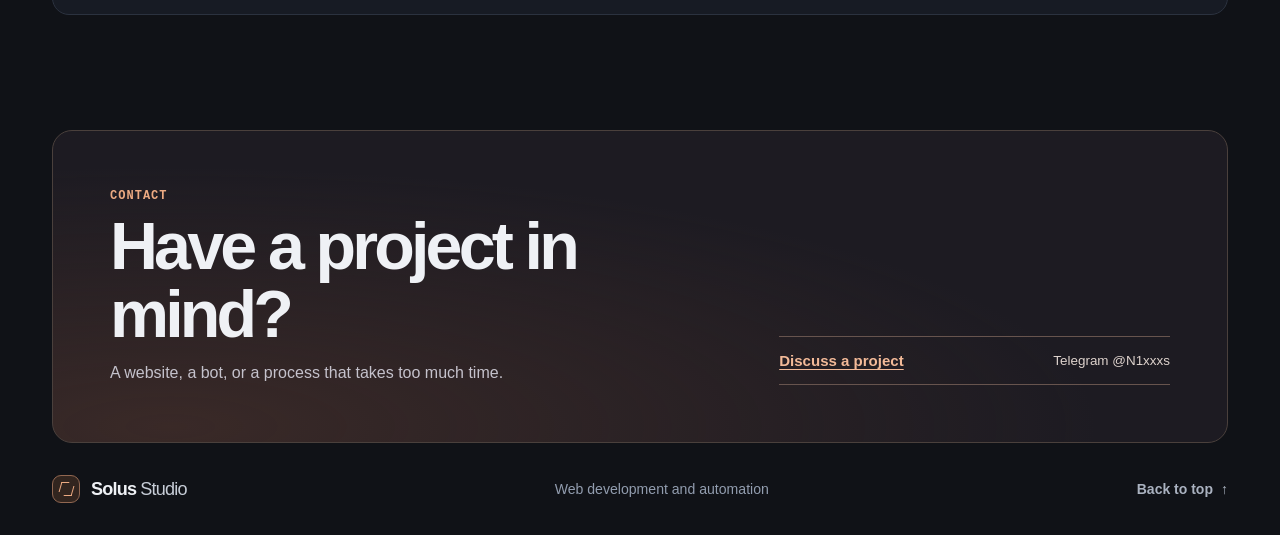
==== commit 323f8069: "Update Solus Studio Telegram contact" ====
--- a/en.html
+++ b/en.html
@@ -1,192 +1,191 @@
-<!DOCTYPE html>
-<html lang="en">
-<head>
-  <meta charset="utf-8">
-  <meta name="viewport" content="width=device-width, initial-scale=1">
-  <meta name="description" content="Solus Studio designs websites and interfaces, develops Telegram bots, and connects APIs to automate business workflows.">
-  <meta name="theme-color" content="#101217">
-  <meta name="robots" content="noindex">
-  <meta name="referrer" content="no-referrer">
-  <meta property="og:title" content="Solus Studio — websites and business automation">
-  <meta property="og:description" content="Solus Studio designs websites and interfaces, develops Telegram bots, and connects APIs to automate business workflows.">
-  <meta property="og:type" content="website">
-  <title>Solus Studio — websites and business automation</title>
-  <link rel="stylesheet" href="styles.css">
-  <link rel="icon" href="assets/favicon.svg" type="image/svg+xml">
-  <link rel="alternate" hreflang="ru" href="index.html">
-  <script src="workflow.js" defer></script>
-</head>
-<body>
-  <a class="skip-link" href="#main">Skip to content</a>
-  <header class="header shell" id="top" tabindex="-1">
-    <a class="brand" href="#top" aria-label="Solus Studio — back to top"><span class="brand-mark" aria-hidden="true"></span><span>Solus<span class="brand-studio"> Studio</span></span></a>
-    <nav class="nav" aria-label="Main navigation">
-      <a href="#services">Services</a>
-      <a href="#projects">Projects</a>
-      <a href="#approach">Process</a>
-      <a href="#contact" class="nav-contact">Contact</a>
-      <a class="language-link" href="index.html" hreflang="ru" lang="ru" aria-label="RU — Русский">RU</a>
-    </nav>
-  </header>
-  <main id="main" tabindex="-1">
-    <section class="hero shell" aria-labelledby="hero-title">
-      <div class="hero-copy">
-        <p class="eyebrow hero-kicker"><span class="signal" aria-hidden="true"></span>Digital engineering studio</p>
-        <h1 id="hero-title">Websites and <em>automation</em> for business.</h1>
-        <p class="hero-intro">We design interfaces and connect websites, Telegram bots, and internal tools into workflows.</p>
-        <div class="hero-actions">
-          <a class="button button-primary" href="#projects">View projects<span aria-hidden="true">↗</span></a>
-          <a class="text-link" href="#workflow">Explore the workflow</a>
-        </div>
-      </div>
-      <section class="workflow" id="workflow" tabindex="-1" aria-labelledby="workflow-title" data-workflow data-state="idle" data-step="0">
-        <div class="workflow-head">
-          <div><p class="eyebrow workflow-tag"><span class="signal" aria-hidden="true"></span>Simulation</p><h2 id="workflow-title">Inquiry workflow</h2></div>
-          <button class="workflow-play" type="button" data-workflow-play aria-controls="workflow-panel" data-label-play="Run demo" data-label-pause="Pause" data-label-resume="Resume" data-label-replay="Replay" disabled>
-            <span class="play-icon" aria-hidden="true"></span><span data-workflow-play-label>Run demo</span>
-          </button>
-        </div>
-        <div class="workflow-stage">
-          <div class="workflow-nodes">
-                <button class="workflow-node" type="button" data-workflow-step="0" data-announcement="New inquiry" aria-controls="workflow-panel" aria-pressed="true" disabled>
-                  <span class="workflow-symbol" aria-hidden="true">&lt;/&gt;</span>
-                  <span class="workflow-node-name">Website</span>
-                </button>
-                <button class="workflow-node" type="button" data-workflow-step="1" data-announcement="Data validated" aria-controls="workflow-panel" aria-pressed="false" disabled>
-                  <span class="workflow-symbol" aria-hidden="true">{ }</span>
-                  <span class="workflow-node-name">Processing</span>
-                </button>
-                <button class="workflow-node" type="button" data-workflow-step="2" data-announcement="Record prepared" aria-controls="workflow-panel" aria-pressed="false" disabled>
-                  <span class="workflow-symbol" aria-hidden="true">▤</span>
-                  <span class="workflow-node-name">CRM</span>
-                </button>
-                <button class="workflow-node" type="button" data-workflow-step="3" data-announcement="Notification prepared" aria-controls="workflow-panel" aria-pressed="false" disabled>
-                  <span class="workflow-symbol" aria-hidden="true">↗</span>
-                  <span class="workflow-node-name">Telegram</span>
-                </button>
-          </div>
-          <div class="workflow-panel" id="workflow-panel">
-                <div class="workflow-detail" data-workflow-detail="0">
-                  <div><p class="event-name"><span aria-hidden="true"></span>request.created</p><h3>New inquiry</h3><p class="event-copy">A visitor chooses a service. The example website creates an event with a test ID.</p></div>
-                  <code class="event-payload">{ id: &quot;demo-01&quot;, service: &quot;website&quot; }</code>
-                </div>
-                <div class="workflow-detail" data-workflow-detail="1" hidden>
-                  <div><p class="event-name"><span aria-hidden="true"></span>request.validated</p><h3>Data validated</h3><p class="event-copy">Required fields are checked and the data is formatted for the next step.</p></div>
-                  <code class="event-payload">{ id: &quot;demo-01&quot;, valid: true }</code>
-                </div>
-                <div class="workflow-detail" data-workflow-detail="2" hidden>
-                  <div><p class="event-name"><span aria-hidden="true"></span>crm.record.preview</p><h3>Record prepared</h3><p class="event-copy">The validated data is used to preview a record with a service type and status.</p></div>
-                  <code class="event-payload">{ id: &quot;demo-01&quot;, stage: &quot;new&quot; }</code>
-                </div>
-                <div class="workflow-detail" data-workflow-detail="3" hidden>
-                  <div><p class="event-name"><span aria-hidden="true"></span>telegram.message.preview</p><h3>Notification prepared</h3><p class="event-copy">The record becomes a draft message for the team: “New website inquiry.”</p></div>
-                  <code class="event-payload">{ id: &quot;demo-01&quot;, delivery: &quot;simulated&quot; }</code>
-                </div>
-          </div>
-        </div>
-        <p class="workflow-note">Sample workflow with simulated events.</p>
-        <p class="visually-hidden" role="status" data-workflow-status></p>
-      </section>
-    </section>
-    <section class="section services shell" id="services" aria-labelledby="services-title" tabindex="-1">
-      <header class="section-heading">
-        <div><p class="eyebrow section-label">Services</p><h2 id="services-title">From interface to workflow.</h2></div>
-        <p class="section-intro">One team for the website, the bot, and the systems that need to work together.</p>
-      </header>
-      <ul class="service-list">
-        <li class="service-item">
-          <div class="service-copy"><h3>Websites and interfaces</h3><p>Landing pages and company websites with clear navigation and responsive layouts.</p></div>
-          <div class="service-demo service-demo-0" role="group" aria-label="Example of a responsive layout"><div class="mini-browser" aria-hidden="true"><span></span><i></i><b></b><em></em></div><div class="mini-phone" aria-hidden="true"><span></span><i></i><b></b></div><span class="sample-label">One layout · two screens</span></div>
-        </li>
-        <li class="service-item">
-          <div class="service-copy"><h3>Telegram bots</h3><p>Booking flows, notifications, and internal tools for your team.</p></div>
-          <div class="service-demo service-demo-1" role="group" aria-label="Example bot notification"><div class="chat-preview"><span class="chat-icon" aria-hidden="true">↗</span><div><strong>Inquiry received</strong><small>Team notified</small></div><span class="chat-check" aria-hidden="true">✓</span></div></div>
-        </li>
-        <li class="service-item">
-          <div class="service-copy"><h3>APIs and integrations</h3><p>Connect CRM, spreadsheets, and other services to your workflows.</p></div>
-          <div class="service-demo service-demo-2" role="group" aria-label="Example API response"><div class="api-preview"><span><b>GET</b> /inquiries/demo-01</span><span class="api-status">HTTP 200 · example</span><code>{ <i>"status"</i>: <b>"ready"</b> }</code></div></div>
-        </li>
-        <li class="service-item">
-          <div class="service-copy"><h3>Business process automation</h3><p>Remove manual steps between receiving an inquiry, assigning an owner, and sending a reminder.</p></div>
-          <div class="service-demo service-demo-3" role="group" aria-label="Example of inquiry routing"><div class="routing-preview"><span>Inquiry</span><b aria-hidden="true">→</b><span>Check</span><b aria-hidden="true">→</b><span>Assign</span></div></div>
-        </li>
-      </ul>
-    </section>
-    <section class="section projects shell" id="projects" aria-labelledby="projects-title" tabindex="-1">
-      <header class="section-heading">
-        <div><p class="eyebrow section-label">Projects</p><h2 id="projects-title">Selected projects.</h2></div>
-        <p class="section-intro">Explore how interfaces and automation work across different projects.</p>
-      </header>
-      <div class="project-grid">
-        <article class="project project-featured">
-          <div class="project-preview"><img src="assets/legaltechpro-preview.webp" width="1250" height="596" alt="Legal Technology demo homepage with its headline and Lady Justice" loading="lazy" decoding="async"></div>
-          <div class="project-info">
-            <p class="case-type">Client project · public demo</p>
-            <h3>Legal Technology</h3>
-            <p class="case-copy">A website demo for a legal and accounting firm with a service directory and a language switcher.</p>
-            <ul class="tags" aria-label="Project features"><li>Service directory</li><li>RU / EN</li></ul>
-            <a class="case-link" href="https://solus-studio.github.io/legaltechpro-demo/">View the Legal Technology demo <span aria-hidden="true">↗</span></a>
-          </div>
-        </article>
-        <article class="project project-fixlab">
-          <div class="project-preview"><img src="assets/fixlab-preview.webp" width="1440" height="1000" alt="FIXLAB homepage with a phone and tablet illustration" loading="lazy" decoding="async"></div>
-          <div class="project-info">
-            <p class="case-type">Concept · demo project</p>
-            <h3>FIXLAB</h3>
-            <p class="case-copy">A phone and tablet repair website. The demo calculates a sample price and carries your selection into a test form.</p>
-            <ul class="tags" aria-label="Project features"><li>Service website</li><li>Price calculator</li></ul>
-            <a class="case-link" href="https://solus-studio.github.io/fixlab-demo/">View the FIXLAB demo <span aria-hidden="true">↗</span></a>
-          </div>
-        </article>
-        <article class="project project-flowpilot">
-          <div class="project-preview"><img src="assets/flowpilot-preview.webp" width="1440" height="1000" alt="FLOWPILOT simulator with processing stages and a test inquiry" loading="lazy" decoding="async"></div>
-          <div class="project-info">
-            <p class="case-type">Interactive simulator</p>
-            <h3>FLOWPILOT</h3>
-            <p class="case-copy">Run a test inquiry to see a sample CRM record and a draft Telegram notification.</p>
-            <ul class="tags" aria-label="Project features"><li>CRM</li><li>Inquiry routing</li></ul>
-            <a class="case-link" href="https://solus-studio.github.io/flowpilot-demo/">View the FLOWPILOT demo <span aria-hidden="true">↗</span></a>
-          </div>
-        </article>
-      </div>
-    </section>
-    <section class="section approach shell" id="approach" aria-labelledby="approach-title" tabindex="-1">
-      <header class="section-heading">
-        <div><p class="eyebrow section-label">Process</p><h2 id="approach-title">How we work.</h2></div>
-        <p class="section-intro">From the first question to testing the finished workflow.</p>
-      </header>
-      <ol class="approach-list">
-        <li><details name="studio-process" open>
-          <summary><span class="process-number" aria-hidden="true">01</span><span class="process-title">Define the goal</span><span class="process-toggle" aria-hidden="true"></span></summary>
-          <div class="process-body"><p>We clarify who will use the solution, which systems are already in place, and what needs to become easier.</p><p class="process-context">Goal · audience · constraints</p></div>
-        </details></li>
-        <li><details name="studio-process">
-          <summary><span class="process-number" aria-hidden="true">02</span><span class="process-title">Design the workflow</span><span class="process-toggle" aria-hidden="true"></span></summary>
-          <div class="process-body"><p>We map the steps from the first screen to the outcome and identify where data, integrations, and error handling are needed.</p><p class="process-context">Workflow · interface · data</p></div>
-        </details></li>
-        <li><details name="studio-process">
-          <summary><span class="process-number" aria-hidden="true">03</span><span class="process-title">Test the experience</span><span class="process-toggle" aria-hidden="true"></span></summary>
-          <div class="process-body"><p>We run the main flow on phones and desktops, checking focus, navigation, and error states.</p><p class="process-context">Devices · errors · acceptance</p></div>
-        </details></li>
-      </ol>
-    </section>
-    <section class="project-contact shell" id="contact" aria-labelledby="contact-title" tabindex="-1">
-      <div>
-        <p class="eyebrow section-label">Contact</p>
-        <h2 id="contact-title">Have a project in mind?</h2>
-        <p class="contact-copy">A website, a bot, or a process that takes too much time.</p>
-      </div>
-      <div class="contact-details">
-        <ul class="contact-list">
-          <li><a class="contact-link contact-link-primary" href="https://t.me/Kogarashi_ii" rel="noreferrer"><span class="contact-action">Discuss a project</span><span class="contact-destination">Telegram @Kogarashi_ii</span></a></li>
-        </ul>
-      </div>
-    </section>
-  </main>
-  <footer class="footer shell">
-    <a class="brand" href="#top" aria-label="Solus Studio — back to top"><span class="brand-mark" aria-hidden="true"></span><span>Solus<span class="brand-studio"> Studio</span></span></a>
-    <p>Web development and automation</p>
-    <a class="footer-top" href="#top">Back to top <span aria-hidden="true">↑</span></a>
-  </footer>
-</body>
+<!DOCTYPE html>
+<html lang="en">
+<head>
+  <meta charset="utf-8">
+  <meta name="viewport" content="width=device-width, initial-scale=1">
+  <meta name="description" content="Solus Studio designs websites and interfaces, develops Telegram bots, and connects APIs to automate business workflows.">
+  <meta name="theme-color" content="#101217">
+  <meta name="referrer" content="no-referrer">
+  <meta property="og:title" content="Solus Studio — websites and business automation">
+  <meta property="og:description" content="Solus Studio designs websites and interfaces, develops Telegram bots, and connects APIs to automate business workflows.">
+  <meta property="og:type" content="website">
+  <title>Solus Studio — websites and business automation</title>
+  <link rel="stylesheet" href="styles.css">
+  <link rel="icon" href="assets/favicon.svg" type="image/svg+xml">
+  <link rel="alternate" hreflang="ru" href="index.html">
+  <script src="workflow.js" defer></script>
+</head>
+<body>
+  <a class="skip-link" href="#main">Skip to content</a>
+  <header class="header shell" id="top" tabindex="-1">
+    <a class="brand" href="#top" aria-label="Solus Studio — back to top"><span class="brand-mark" aria-hidden="true"></span><span>Solus<span class="brand-studio"> Studio</span></span></a>
+    <nav class="nav" aria-label="Main navigation">
+      <a href="#services">Services</a>
+      <a href="#projects">Projects</a>
+      <a href="#approach">Process</a>
+      <a href="#contact" class="nav-contact">Contact</a>
+      <a class="language-link" href="index.html" hreflang="ru" lang="ru" aria-label="RU — Русский">RU</a>
+    </nav>
+  </header>
+  <main id="main" tabindex="-1">
+    <section class="hero shell" aria-labelledby="hero-title">
+      <div class="hero-copy">
+        <p class="eyebrow hero-kicker"><span class="signal" aria-hidden="true"></span>Digital engineering studio</p>
+        <h1 id="hero-title">Websites and <em>automation</em> for business.</h1>
+        <p class="hero-intro">We design interfaces and connect websites, Telegram bots, and internal tools into workflows.</p>
+        <div class="hero-actions">
+          <a class="button button-primary" href="#projects">View projects<span aria-hidden="true">↗</span></a>
+          <a class="text-link" href="#workflow">Explore the workflow</a>
+        </div>
+      </div>
+      <section class="workflow" id="workflow" tabindex="-1" aria-labelledby="workflow-title" data-workflow data-state="idle" data-step="0">
+        <div class="workflow-head">
+          <div><p class="eyebrow workflow-tag"><span class="signal" aria-hidden="true"></span>Simulation</p><h2 id="workflow-title">Inquiry workflow</h2></div>
+          <button class="workflow-play" type="button" data-workflow-play aria-controls="workflow-panel" data-label-play="Run demo" data-label-pause="Pause" data-label-resume="Resume" data-label-replay="Replay" disabled>
+            <span class="play-icon" aria-hidden="true"></span><span data-workflow-play-label>Run demo</span>
+          </button>
+        </div>
+        <div class="workflow-stage">
+          <div class="workflow-nodes">
+                <button class="workflow-node" type="button" data-workflow-step="0" data-announcement="New inquiry" aria-controls="workflow-panel" aria-pressed="true" disabled>
+                  <span class="workflow-symbol" aria-hidden="true">&lt;/&gt;</span>
+                  <span class="workflow-node-name">Website</span>
+                </button>
+                <button class="workflow-node" type="button" data-workflow-step="1" data-announcement="Data validated" aria-controls="workflow-panel" aria-pressed="false" disabled>
+                  <span class="workflow-symbol" aria-hidden="true">{ }</span>
+                  <span class="workflow-node-name">Processing</span>
+                </button>
+                <button class="workflow-node" type="button" data-workflow-step="2" data-announcement="Record prepared" aria-controls="workflow-panel" aria-pressed="false" disabled>
+                  <span class="workflow-symbol" aria-hidden="true">▤</span>
+                  <span class="workflow-node-name">CRM</span>
+                </button>
+                <button class="workflow-node" type="button" data-workflow-step="3" data-announcement="Notification prepared" aria-controls="workflow-panel" aria-pressed="false" disabled>
+                  <span class="workflow-symbol" aria-hidden="true">↗</span>
+                  <span class="workflow-node-name">Telegram</span>
+                </button>
+          </div>
+          <div class="workflow-panel" id="workflow-panel">
+                <div class="workflow-detail" data-workflow-detail="0">
+                  <div><p class="event-name"><span aria-hidden="true"></span>request.created</p><h3>New inquiry</h3><p class="event-copy">A visitor chooses a service. The example website creates an event with a test ID.</p></div>
+                  <code class="event-payload">{ id: &quot;demo-01&quot;, service: &quot;website&quot; }</code>
+                </div>
+                <div class="workflow-detail" data-workflow-detail="1" hidden>
+                  <div><p class="event-name"><span aria-hidden="true"></span>request.validated</p><h3>Data validated</h3><p class="event-copy">Required fields are checked and the data is formatted for the next step.</p></div>
+                  <code class="event-payload">{ id: &quot;demo-01&quot;, valid: true }</code>
+                </div>
+                <div class="workflow-detail" data-workflow-detail="2" hidden>
+                  <div><p class="event-name"><span aria-hidden="true"></span>crm.record.preview</p><h3>Record prepared</h3><p class="event-copy">The validated data is used to preview a record with a service type and status.</p></div>
+                  <code class="event-payload">{ id: &quot;demo-01&quot;, stage: &quot;new&quot; }</code>
+                </div>
+                <div class="workflow-detail" data-workflow-detail="3" hidden>
+                  <div><p class="event-name"><span aria-hidden="true"></span>telegram.message.preview</p><h3>Notification prepared</h3><p class="event-copy">The record becomes a draft message for the team: “New website inquiry.”</p></div>
+                  <code class="event-payload">{ id: &quot;demo-01&quot;, delivery: &quot;simulated&quot; }</code>
+                </div>
+          </div>
+        </div>
+        <p class="workflow-note">Sample workflow with simulated events.</p>
+        <p class="visually-hidden" role="status" data-workflow-status></p>
+      </section>
+    </section>
+    <section class="section services shell" id="services" aria-labelledby="services-title" tabindex="-1">
+      <header class="section-heading">
+        <div><p class="eyebrow section-label">Services</p><h2 id="services-title">From interface to workflow.</h2></div>
+        <p class="section-intro">One team for the website, the bot, and the systems that need to work together.</p>
+      </header>
+      <ul class="service-list">
+        <li class="service-item">
+          <div class="service-copy"><h3>Websites and interfaces</h3><p>Landing pages and company websites with clear navigation and responsive layouts.</p></div>
+          <div class="service-demo service-demo-0" role="group" aria-label="Example of a responsive layout"><div class="mini-browser" aria-hidden="true"><span></span><i></i><b></b><em></em></div><div class="mini-phone" aria-hidden="true"><span></span><i></i><b></b></div><span class="sample-label">One layout · two screens</span></div>
+        </li>
+        <li class="service-item">
+          <div class="service-copy"><h3>Telegram bots</h3><p>Booking flows, notifications, and internal tools for your team.</p></div>
+          <div class="service-demo service-demo-1" role="group" aria-label="Example bot notification"><div class="chat-preview"><span class="chat-icon" aria-hidden="true">↗</span><div><strong>Inquiry received</strong><small>Team notified</small></div><span class="chat-check" aria-hidden="true">✓</span></div></div>
+        </li>
+        <li class="service-item">
+          <div class="service-copy"><h3>APIs and integrations</h3><p>Connect CRM, spreadsheets, and other services to your workflows.</p></div>
+          <div class="service-demo service-demo-2" role="group" aria-label="Example API response"><div class="api-preview"><span><b>GET</b> /inquiries/demo-01</span><span class="api-status">HTTP 200 · example</span><code>{ <i>"status"</i>: <b>"ready"</b> }</code></div></div>
+        </li>
+        <li class="service-item">
+          <div class="service-copy"><h3>Business process automation</h3><p>Remove manual steps between receiving an inquiry, assigning an owner, and sending a reminder.</p></div>
+          <div class="service-demo service-demo-3" role="group" aria-label="Example of inquiry routing"><div class="routing-preview"><span>Inquiry</span><b aria-hidden="true">→</b><span>Check</span><b aria-hidden="true">→</b><span>Assign</span></div></div>
+        </li>
+      </ul>
+    </section>
+    <section class="section projects shell" id="projects" aria-labelledby="projects-title" tabindex="-1">
+      <header class="section-heading">
+        <div><p class="eyebrow section-label">Projects</p><h2 id="projects-title">Selected projects.</h2></div>
+        <p class="section-intro">Explore how interfaces and automation work across different projects.</p>
+      </header>
+      <div class="project-grid">
+        <article class="project project-featured">
+          <div class="project-preview"><img src="assets/legaltechpro-preview.webp" width="1250" height="596" alt="Legal Technology demo homepage with its headline and Lady Justice" loading="lazy" decoding="async"></div>
+          <div class="project-info">
+            <p class="case-type">Client project · public demo</p>
+            <h3>Legal Technology</h3>
+            <p class="case-copy">A website demo for a legal and accounting firm with a service directory and a language switcher.</p>
+            <ul class="tags" aria-label="Project features"><li>Service directory</li><li>RU / EN</li></ul>
+            <a class="case-link" href="https://solus-studio.github.io/legaltechpro-demo/">View the Legal Technology demo <span aria-hidden="true">↗</span></a>
+          </div>
+        </article>
+        <article class="project project-fixlab">
+          <div class="project-preview"><img src="assets/fixlab-preview.webp" width="1440" height="1000" alt="FIXLAB homepage with a phone and tablet illustration" loading="lazy" decoding="async"></div>
+          <div class="project-info">
+            <p class="case-type">Concept · demo project</p>
+            <h3>FIXLAB</h3>
+            <p class="case-copy">A phone and tablet repair website. The demo calculates a sample price and carries your selection into a test form.</p>
+            <ul class="tags" aria-label="Project features"><li>Service website</li><li>Price calculator</li></ul>
+            <a class="case-link" href="https://solus-studio.github.io/fixlab-demo/">View the FIXLAB demo <span aria-hidden="true">↗</span></a>
+          </div>
+        </article>
+        <article class="project project-flowpilot">
+          <div class="project-preview"><img src="assets/flowpilot-preview.webp" width="1440" height="1000" alt="FLOWPILOT simulator with processing stages and a test inquiry" loading="lazy" decoding="async"></div>
+          <div class="project-info">
+            <p class="case-type">Interactive simulator</p>
+            <h3>FLOWPILOT</h3>
+            <p class="case-copy">Run a test inquiry to see a sample CRM record and a draft Telegram notification.</p>
+            <ul class="tags" aria-label="Project features"><li>CRM</li><li>Inquiry routing</li></ul>
+            <a class="case-link" href="https://solus-studio.github.io/flowpilot-demo/">View the FLOWPILOT demo <span aria-hidden="true">↗</span></a>
+          </div>
+        </article>
+      </div>
+    </section>
+    <section class="section approach shell" id="approach" aria-labelledby="approach-title" tabindex="-1">
+      <header class="section-heading">
+        <div><p class="eyebrow section-label">Process</p><h2 id="approach-title">How we work.</h2></div>
+        <p class="section-intro">From the first question to testing the finished workflow.</p>
+      </header>
+      <ol class="approach-list">
+        <li><details name="studio-process" open>
+          <summary><span class="process-number" aria-hidden="true">01</span><span class="process-title">Define the goal</span><span class="process-toggle" aria-hidden="true"></span></summary>
+          <div class="process-body"><p>We clarify who will use the solution, which systems are already in place, and what needs to become easier.</p><p class="process-context">Goal · audience · constraints</p></div>
+        </details></li>
+        <li><details name="studio-process">
+          <summary><span class="process-number" aria-hidden="true">02</span><span class="process-title">Design the workflow</span><span class="process-toggle" aria-hidden="true"></span></summary>
+          <div class="process-body"><p>We map the steps from the first screen to the outcome and identify where data, integrations, and error handling are needed.</p><p class="process-context">Workflow · interface · data</p></div>
+        </details></li>
+        <li><details name="studio-process">
+          <summary><span class="process-number" aria-hidden="true">03</span><span class="process-title">Test the experience</span><span class="process-toggle" aria-hidden="true"></span></summary>
+          <div class="process-body"><p>We run the main flow on phones and desktops, checking focus, navigation, and error states.</p><p class="process-context">Devices · errors · acceptance</p></div>
+        </details></li>
+      </ol>
+    </section>
+    <section class="project-contact shell" id="contact" aria-labelledby="contact-title" tabindex="-1">
+      <div>
+        <p class="eyebrow section-label">Contact</p>
+        <h2 id="contact-title">Have a project in mind?</h2>
+        <p class="contact-copy">A website, a bot, or a process that takes too much time.</p>
+      </div>
+      <div class="contact-details">
+        <ul class="contact-list">
+          <li><a class="contact-link contact-link-primary" href="https://t.me/N1xxxs" rel="noreferrer"><span class="contact-action">Discuss a project</span><span class="contact-destination">Telegram @N1xxxs</span></a></li>
+        </ul>
+      </div>
+    </section>
+  </main>
+  <footer class="footer shell">
+    <a class="brand" href="#top" aria-label="Solus Studio — back to top"><span class="brand-mark" aria-hidden="true"></span><span>Solus<span class="brand-studio"> Studio</span></span></a>
+    <p>Web development and automation</p>
+    <a class="footer-top" href="#top">Back to top <span aria-hidden="true">↑</span></a>
+  </footer>
+</body>
 </html>
